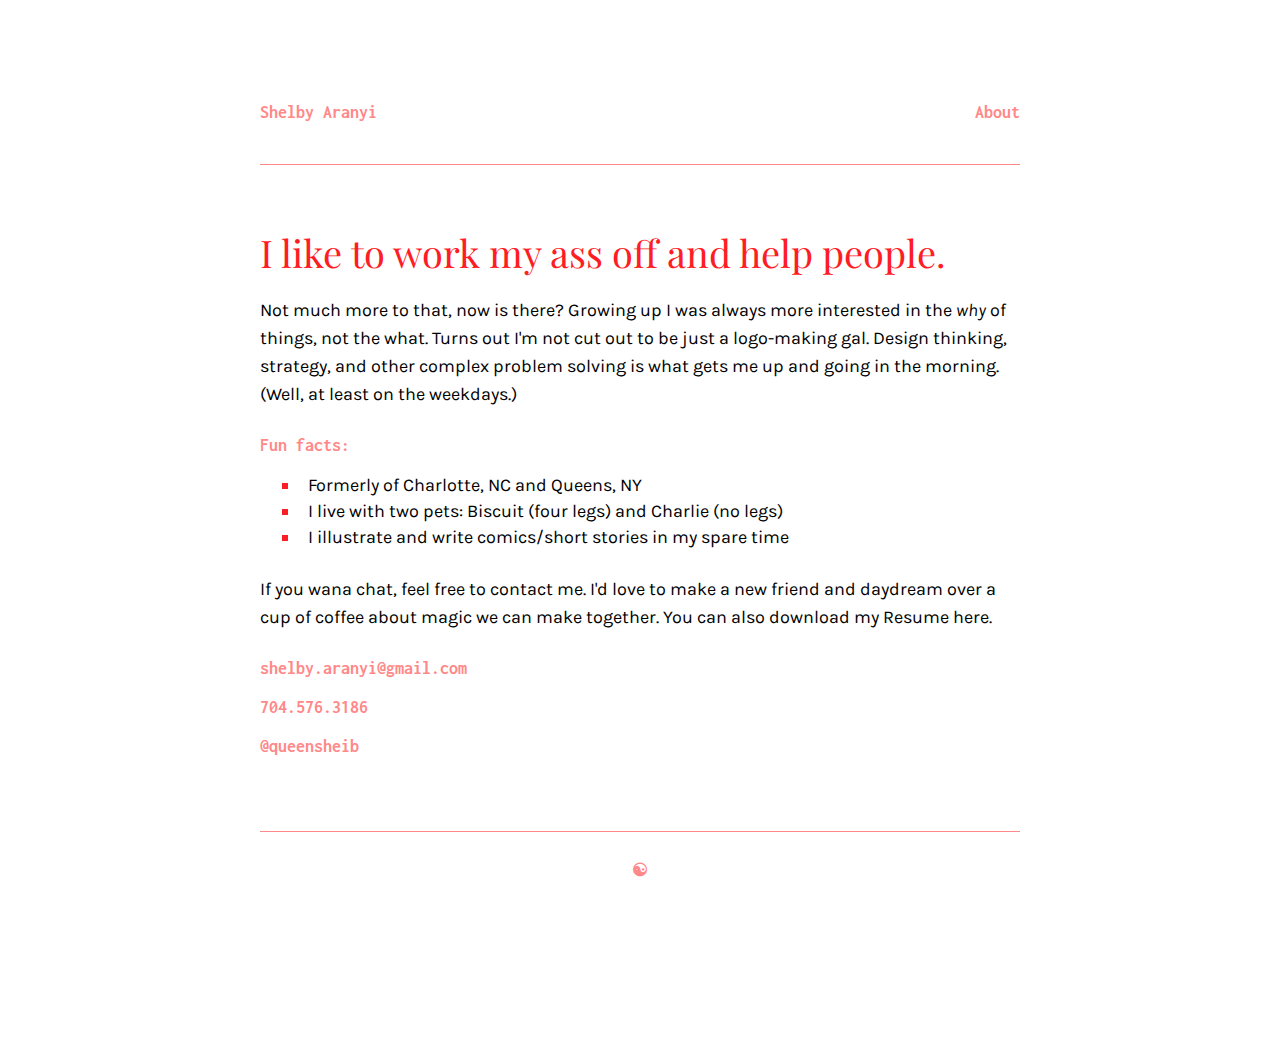
==== About.html @ 2716f457 "Added pages and content" ====
<html>
 	<head>
    	<title>Portfolio of Shelby Aranyi</title>
    	<!-- Stylesheets -->
    	<link rel="stylesheet" type="text/css" href="https://fonts.googleapis.com/css?family=Playfair+Display:400,700|Karla|Inconsolata">
    	<link href="./css/site.css" rel="stylesheet" type="text/css">

	</head>


<body>
	<main>
		<header> 
<!-- Navigation, y'all -->
			<nav>
				<a id="R" href="./About.html"><h5>About</h5></a>
				<a id="L" href="./index.html"><h5>Shelby Aranyi</h5></a>
			</nav>
			<hr class="style3">
		</header>

<!-- Project Intro -->
		<section>
			<div class="a">			
			</div>
			<div class="c">
				<h1> I like to work my ass off and help people. </h1>

				<p>Not much more to that, now is there? Growing up I was always more interested in the <i> why </i> of things, not the what. Turns out I'm not cut out to be just a logo-making gal. Design thinking, strategy, and other complex problem solving is what gets me up and going in the morning. (Well, at least on the weekdays.) </p>

				<h5>Fun facts:</h5>
					<ul>
						<li><span> Formerly of Charlotte, NC and Queens, NY </span> </li>
						<li><span> I live with two pets: Biscuit (four legs) and Charlie (no legs) </span></li>
						<li><span> I illustrate and write comics/short stories in my spare time</span></li>
					</ul>

				<p> If you wana chat, feel free to contact me. I'd love to make a new friend and daydream over a cup of coffee about magic we can make together. You can also download my Resume here. </p>

				<h5>shelby.aranyi@gmail.com</h5>
				<h5>704.576.3186</h5>
				<h5>@queensheib</h5>




			</div>

	<div class="footer">
		<hr class="style3">
		<br>
		<h5> &#9775; </h5>
	</div>

		</section>
	</main>
</body>


</html>
---- css/site.css ----
main {
   max-width: 760px;
   margin: auto;
   height: 100%;
}

header {
}

nav {
   margin: 100px 0px 40px 0px;
}


body {
   padding: 0px 0 50px 0;
   font-size: 16px;
   min-height: 100%;
}

footer {
   padding: 50px 0 20px 0;
   max-width: 760px;
   margin: auto;
   height: 100%;
   text-align: center; 
}

h1 {
   font-size: 38px;
   line-height: 56px;
   margin: 0px 0px 15px 0px;
   font-weight: 300;
   font-style: normal;
   font-family: "Playfair Display";
   color: #FF1D25;
}

h2 {
   font-size: 36px;
   line-height: 46px;
   margin: 0px 0px 25px 0px;
   font-family: "Playfair Display";
   font-weight: 400;
   font-style: normal;
}

h3 {
   font-size: 28px;
   line-height: 36px;
   margin: 0px 0px 19px 0px;
   font-weight: 300;
   font-family: "Playfair Display";
   font-style: italic;
   color: #FF1D25;
}

h4 {
   margin-bottom: 25px;
   font-weight: 400;
   font-style: normal;
   font-family: Inconsolata;
}

h5 {
   font-size: 18px;
   line-height: 24px;
   margin: 0px 0px 15px 0px;
   font-style: normal;
   font-family: "Inconsolata";
   color: #FF8888;
}

ul {
   margin: 0px 0px 25px 0px;
   text-transform: inherit;
   font-size: 18px;
   line-height: 26px;
   font-family: "Karla";
   font-weight: 400;
   font-style: normal;
   list-style:square;
   color: #FF1D25;
}

li span {
   display:block;
   color: #000000;
   margin-left: 8px;
}

p {
   margin: 0px 0px 25px 0px;
   text-transform: inherit;
   font-size: 18px;
   font-family: "Karla";
   font-weight: 400;
   font-style: normal;
   line-height: 28px;
}

p.intro {
   font-size: 22px;
   line-height: 32px;
   margin: 0px 0px 13px 0px;
   font-family: Karla;
   font-weight: 400;
   font-style: normal;
   width: 722.703125px;
}

blockquote.pull-quote {
   margin: 0em 1em 1em 0em;
   border-left: 3px solid #ccc;
   padding: 0em 0em 0em 0.7em;
}

div.content {
   margin: 0 auto;
   text-align: left;
   width: 60%;
   padding: 50px 0px 0px 0px;
}

p.quote {
   font-size: 26px;
   line-height: 32px;
   font-style: normal;
   color: #666666;
   margin: 0px;
   font-family: Inconsolata;
   font-weight: 400;
}

blockquote {
   font-size: 26px;
   line-height: 37px;
   margin-bottom: 25px;
}

img {
   margin: 10px 0px 10px 0px;
   max-width: 760px;}

.a {
   margin-top: 60px;
}

.b {
   margin-top: 80px;
}

.c {
   margin-top: 40px;
}

#R {
    float: left;
 }

#R {
    float: right;
}

a {
text-decoration: none;
color:#FF1D25;
}

a:link {
    text-decoration: none;
}

a:visited {
    text-decoration: none;
}


hr.style3 {
    border: none;
    background-color: #FF8888;
    color: #FF8888;
    height: 1px;
}

  .footer {
   padding: 50px 0 20px 0;
   max-width: 760px;
   max-width: 760px;
   text-align: center; 
  }


/* mobile ----------- */
@media only screen and (max-width: 480px){

h1 {
   font-size: 36px;
   line-height: 48px;
}

h2 {
   font-size: 30px;
   line-height: 40px;
}

h3 {
   font-size: 24px;
   line-height: 30px;
}

h4 {
   font-size: 15px;
}

p {
   font-size: 14px;
   line-height: 25.89px;
}

p.intro {
   font-size: 15px;
   width: 252.40625px;
}

h5 {
   font-size: 15px;
}

p.quote {
   font-size: 18px;
   line-height: 28px;
}
div.content {
   width: 251.125px;
}
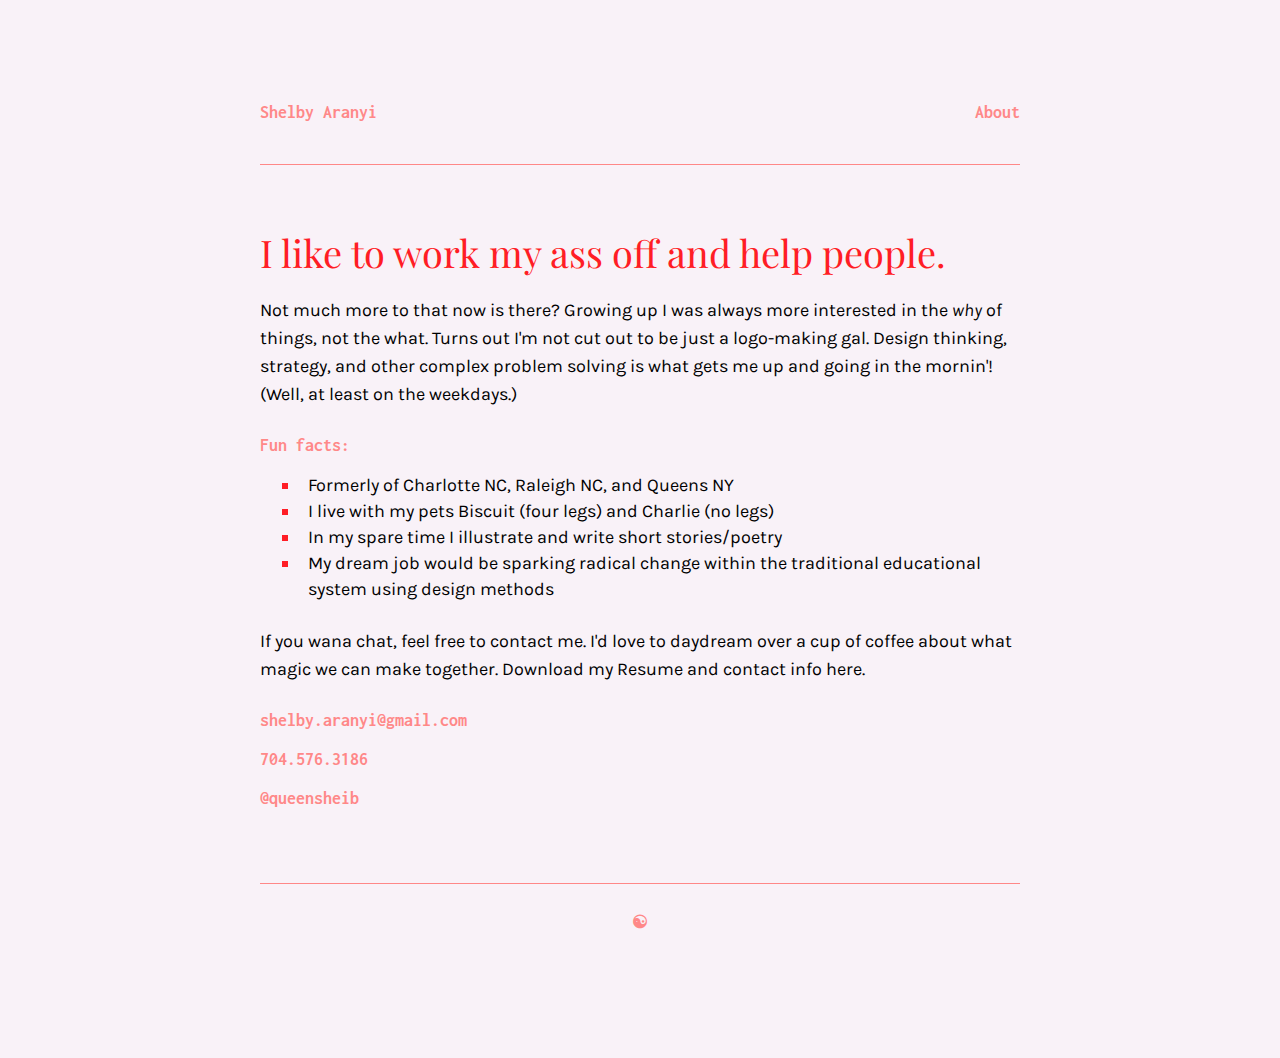
==== commit 29db6737: "changed CSS and finished copy on the about me page" ====
--- a/About.html
+++ b/About.html
@@ -26,16 +26,17 @@
 			<div class="c">
 				<h1> I like to work my ass off and help people. </h1>
 
-				<p>Not much more to that, now is there? Growing up I was always more interested in the <i> why </i> of things, not the what. Turns out I'm not cut out to be just a logo-making gal. Design thinking, strategy, and other complex problem solving is what gets me up and going in the morning. (Well, at least on the weekdays.) </p>
+				<p>Not much more to that now is there? Growing up I was always more interested in the <i> why </i> of things, not the what. Turns out I'm not cut out to be just a logo-making gal. Design thinking, strategy, and other complex problem solving is what gets me up and going in the mornin'! (Well, at least on the weekdays.) </p>
 
 				<h5>Fun facts:</h5>
 					<ul>
-						<li><span> Formerly of Charlotte, NC and Queens, NY </span> </li>
-						<li><span> I live with two pets: Biscuit (four legs) and Charlie (no legs) </span></li>
-						<li><span> I illustrate and write comics/short stories in my spare time</span></li>
+						<li><span> Formerly of Charlotte NC, Raleigh NC, and Queens NY </span> </li>
+						<li><span> I live with my pets Biscuit (four legs) and Charlie (no legs) </span></li>
+						<li><span> In my spare time I illustrate and write short stories/poetry</span></li>
+						<li><span> My dream job would be sparking radical change within the traditional educational system using design methods</span></li>
 					</ul>
 
-				<p> If you wana chat, feel free to contact me. I'd love to make a new friend and daydream over a cup of coffee about magic we can make together. You can also download my Resume here. </p>
+				<p> If you wana chat, feel free to contact me. I'd love to daydream over a cup of coffee about what magic we can make together. Download my Resume and contact info here. </p>
 
 				<h5>shelby.aranyi@gmail.com</h5>
 				<h5>704.576.3186</h5>
--- a/css/site.css
+++ b/css/site.css
@@ -16,6 +16,7 @@
    padding: 0px 0 50px 0;
    font-size: 16px;
    min-height: 100%;
+   background-color: #f9f2f8;
 }
 
 footer {
@@ -59,7 +60,7 @@
    margin-bottom: 25px;
    font-weight: 400;
    font-style: normal;
-   font-family: Inconsolata;
+   font-family: "Inconsolata";
 }
 
 h5 {
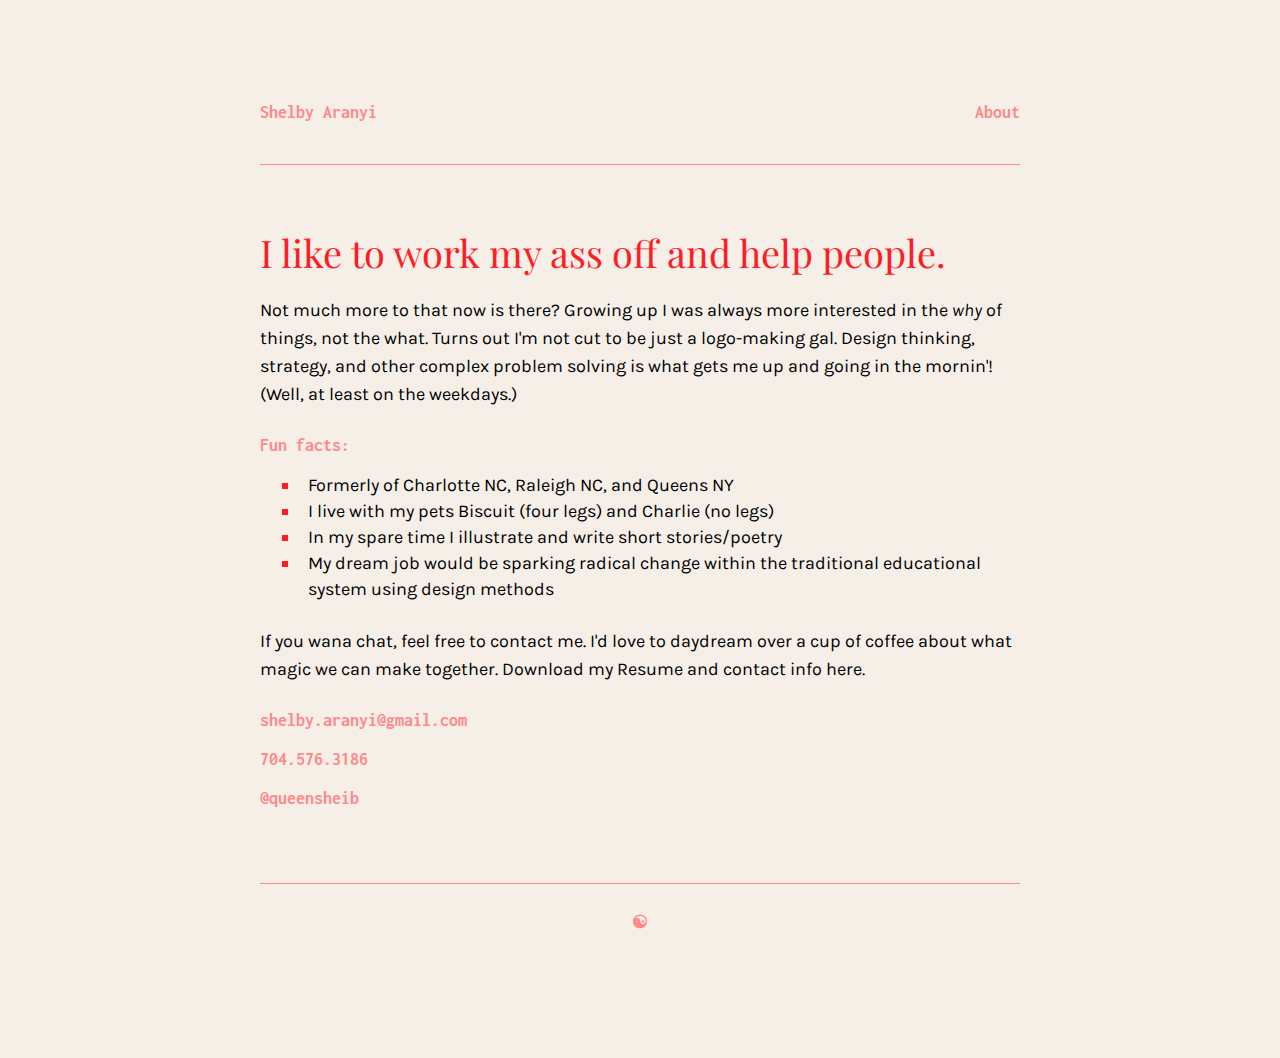
==== commit 621f0f96: "Finished Index. Added Images" ====
--- a/About.html
+++ b/About.html
@@ -26,7 +26,7 @@
 			<div class="c">
 				<h1> I like to work my ass off and help people. </h1>
 
-				<p>Not much more to that now is there? Growing up I was always more interested in the <i> why </i> of things, not the what. Turns out I'm not cut out to be just a logo-making gal. Design thinking, strategy, and other complex problem solving is what gets me up and going in the mornin'! (Well, at least on the weekdays.) </p>
+				<p>Not much more to that now is there? Growing up I was always more interested in the <i> why </i> of things, not the what. Turns out I'm not cut to be just a logo-making gal. Design thinking, strategy, and other complex problem solving is what gets me up and going in the mornin'! (Well, at least on the weekdays.) </p>
 
 				<h5>Fun facts:</h5>
 					<ul>
--- a/css/site.css
+++ b/css/site.css
@@ -16,7 +16,7 @@
    padding: 0px 0 50px 0;
    font-size: 16px;
    min-height: 100%;
-   background-color: #f9f2f8;
+   background-color: #F5EFE8;
 }
 
 footer {
@@ -141,7 +141,9 @@
 
 img {
    margin: 10px 0px 10px 0px;
-   max-width: 760px;}
+   max-width: 760px;
+      border:2px solid #e8e0d7;
+}
 
 .a {
    margin-top: 60px;
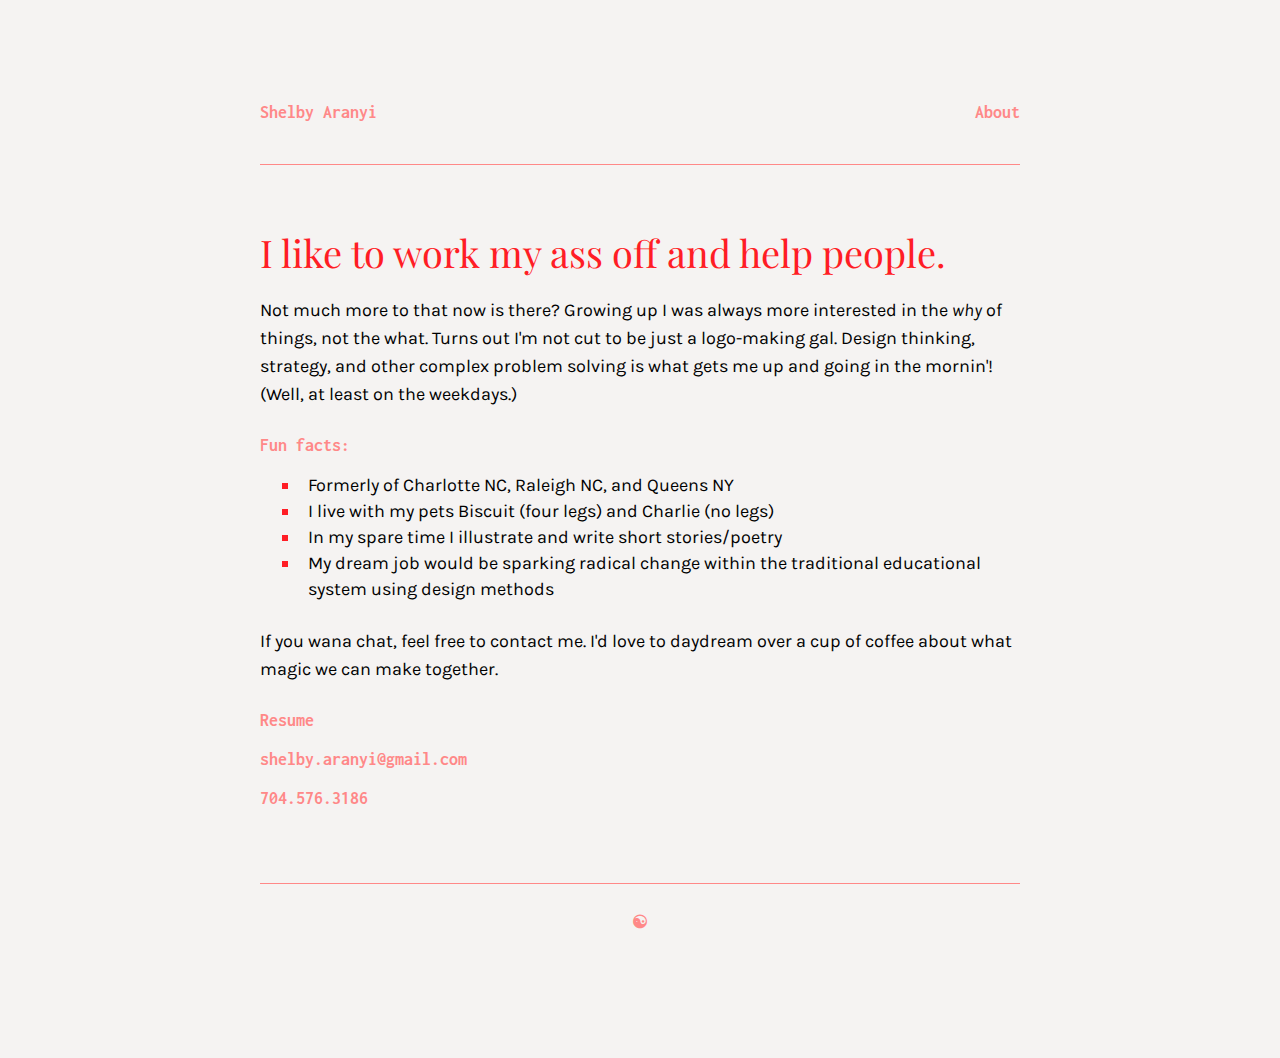
==== commit f9409455: "Edits to index" ====
--- a/About.html
+++ b/About.html
@@ -36,11 +36,11 @@
 						<li><span> My dream job would be sparking radical change within the traditional educational system using design methods</span></li>
 					</ul>
 
-				<p> If you wana chat, feel free to contact me. I'd love to daydream over a cup of coffee about what magic we can make together. Download my Resume and contact info here. </p>
+				<p> If you wana chat, feel free to contact me. I'd love to daydream over a cup of coffee about what magic we can make together.</p>
 
+				<h5> Resume </h5>
 				<h5>shelby.aranyi@gmail.com</h5>
 				<h5>704.576.3186</h5>
-				<h5>@queensheib</h5>
 
 
 
--- a/css/site.css
+++ b/css/site.css
@@ -16,7 +16,7 @@
    padding: 0px 0 50px 0;
    font-size: 16px;
    min-height: 100%;
-   background-color: #F5EFE8;
+   background-color: #F5F3F2;
 }
 
 footer {
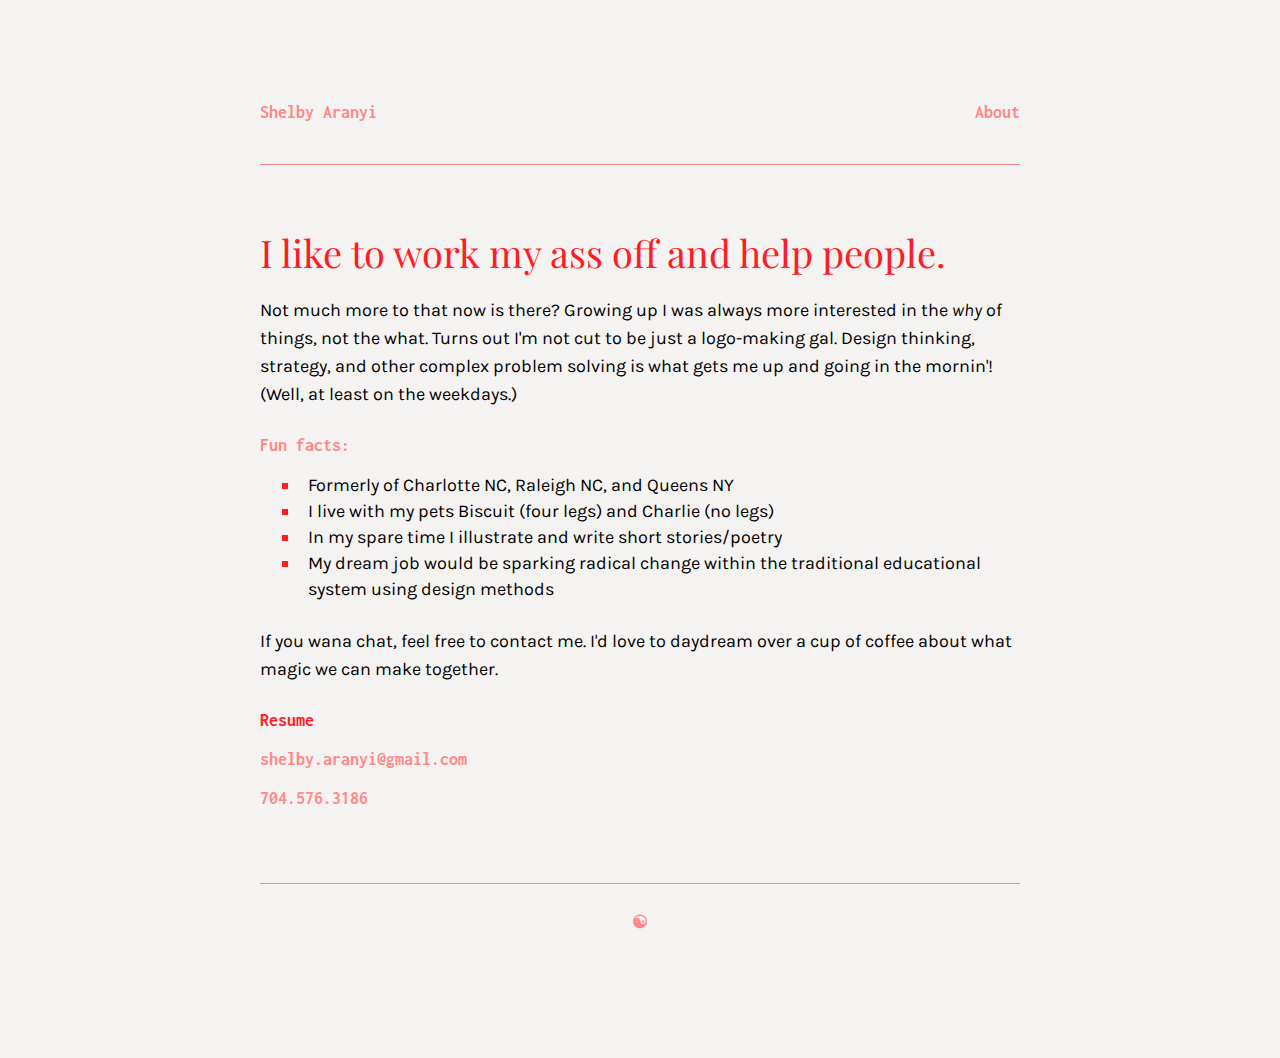
==== commit d46fba7e: "added resume to about page" ====
--- a/About.html
+++ b/About.html
@@ -38,7 +38,7 @@
 
 				<p> If you wana chat, feel free to contact me. I'd love to daydream over a cup of coffee about what magic we can make together.</p>
 
-				<h5> Resume </h5>
+				<h5> <a href="./img/about/aranyi2016.pdf">Resume</a> </h5>
 				<h5>shelby.aranyi@gmail.com</h5>
 				<h5>704.576.3186</h5>
 
